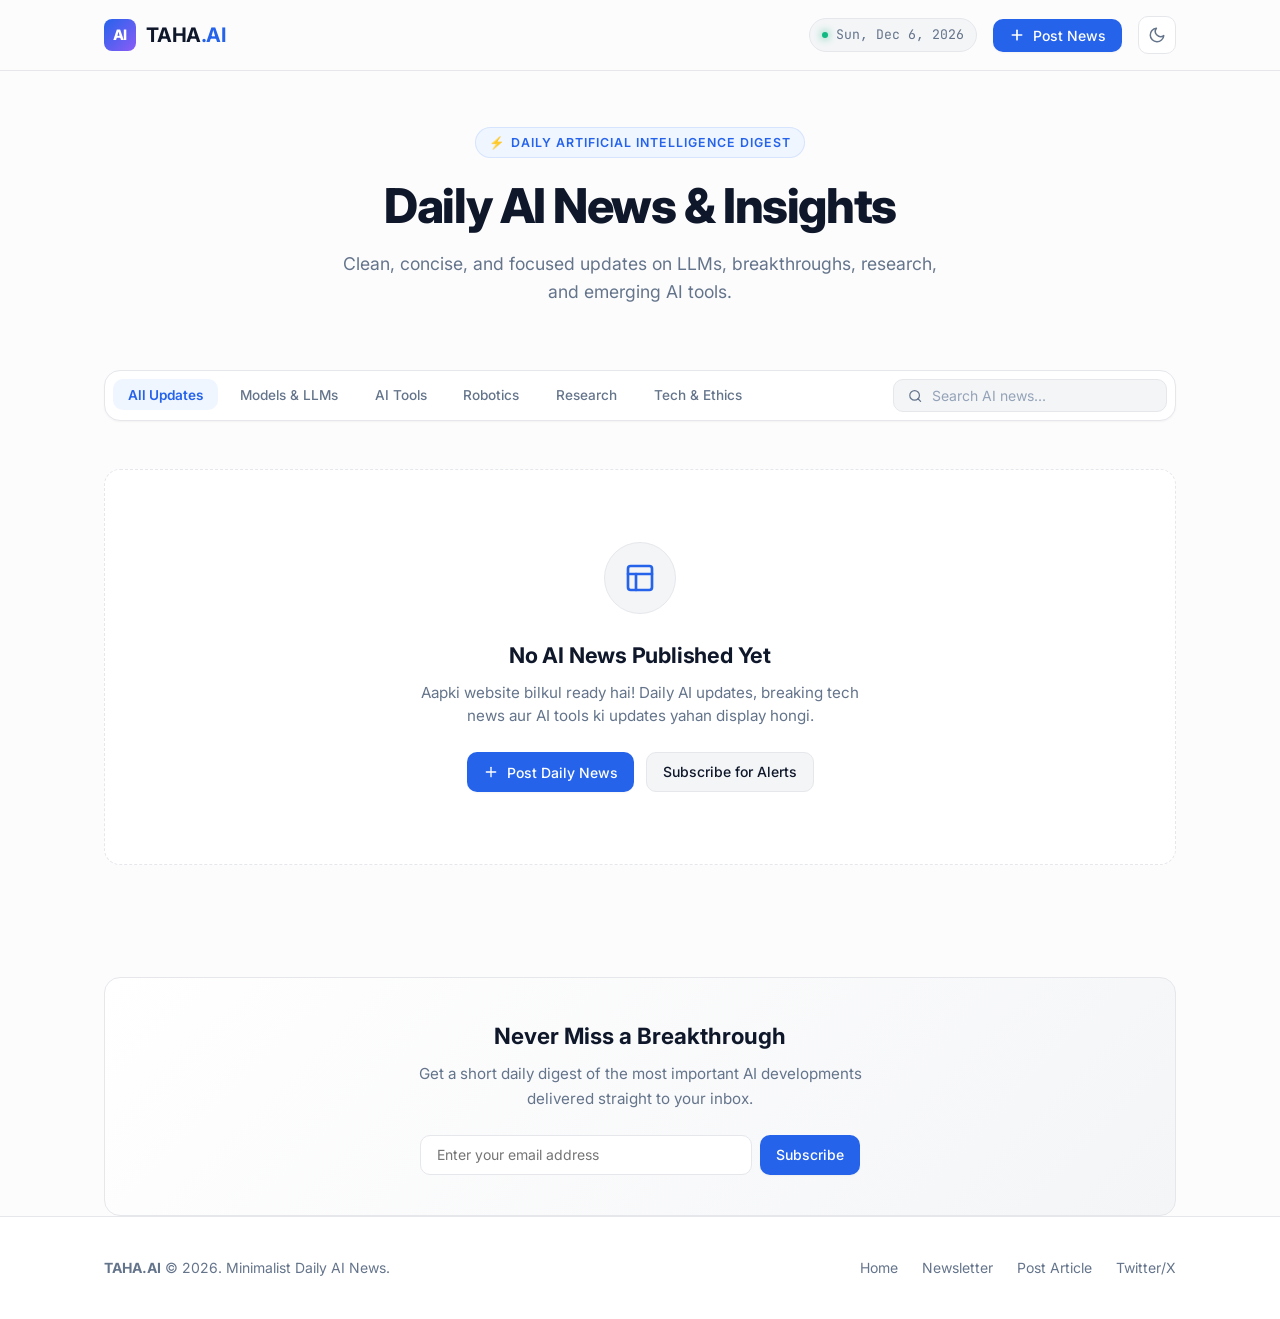
==== index.html @ 4a4dd54e "Initial commit: Minimalist responsive AI news website" ====
<!DOCTYPE html>
<html lang="en" data-theme="light">
<head>
  <meta charset="UTF-8">
  <meta name="viewport" content="width=device-width, initial-scale=1.0">
  <title>TAHA AI NEWS - Daily Artificial Intelligence Updates</title>
  <meta name="description" content="Clean, minimalist, and responsive daily AI news website. Stay updated with curated breakthroughs in LLMs, robotics, and generative AI.">
  <link rel="stylesheet" href="css/style.css">
  <link rel="icon" href="data:image/svg+xml,<svg xmlns='http://www.w3.org/2000/svg' viewBox='0 0 100 100'><rect width='100' height='100' rx='20' fill='%232563eb'/><text y='.9em' x='50%' font-size='70' text-anchor='middle' fill='white' font-family='sans-serif' font-weight='bold'>AI</text></svg>">
</head>
<body>

  <!-- Navigation Bar -->
  <header class="header">
    <div class="container header-content">
      <a href="index.html" class="logo">
        <div class="logo-badge">AI</div>
        <div class="logo-text">TAHA<span>.AI</span></div>
      </a>

      <div class="nav-right">
        <!-- Live Date Indicator -->
        <div class="live-date">
          <span class="live-indicator"></span>
          <span id="currentDate">Live Updates</span>
        </div>

        <!-- Post News Button -->
        <button id="openPostBtn" class="btn-primary" title="Post AI News">
          <svg width="16" height="16" viewBox="0 0 24 24" fill="none" stroke="currentColor" stroke-width="2.5" stroke-linecap="round" stroke-linejoin="round">
            <line x1="12" y1="5" x2="12" y2="19"></line>
            <line x1="5" y1="12" x2="19" y2="12"></line>
          </svg>
          <span>Post News</span>
        </button>

        <!-- Dark / Light Mode Switcher -->
        <button id="themeToggle" class="icon-btn" aria-label="Toggle Dark Mode" title="Toggle Theme">
          <!-- Sun Icon (for Dark mode) -->
          <svg id="sunIcon" style="display: none;" width="18" height="18" viewBox="0 0 24 24" fill="none" stroke="currentColor" stroke-width="2" stroke-linecap="round" stroke-linejoin="round">
            <circle cx="12" cy="12" r="5"></circle>
            <line x1="12" y1="1" x2="12" y2="3"></line>
            <line x1="12" y1="21" x2="12" y2="23"></line>
            <line x1="4.22" y1="4.22" x2="5.64" y2="5.64"></line>
            <line x1="18.36" y1="18.36" x2="19.78" y2="19.78"></line>
            <line x1="1" y1="12" x2="3" y2="12"></line>
            <line x1="21" y1="12" x2="23" y2="12"></line>
            <line x1="4.22" y1="19.78" x2="5.64" y2="18.36"></line>
            <line x1="18.36" y1="5.64" x2="19.78" y2="4.22"></line>
          </svg>
          <!-- Moon Icon (for Light mode) -->
          <svg id="moonIcon" width="18" height="18" viewBox="0 0 24 24" fill="none" stroke="currentColor" stroke-width="2" stroke-linecap="round" stroke-linejoin="round">
            <path d="M21 12.79A9 9 0 1 1 11.21 3 7 7 0 0 0 21 12.79z"></path>
          </svg>
        </button>
      </div>
    </div>
  </header>

  <!-- Hero Section -->
  <main class="container">
    <section class="hero">
      <div class="hero-tag">
        <span>⚡</span> Daily Artificial Intelligence Digest
      </div>
      <h1>Daily AI News & Insights</h1>
      <p>Clean, concise, and focused updates on LLMs, breakthroughs, research, and emerging AI tools.</p>
    </section>

    <!-- Controls Bar: Category Filters & Search -->
    <section class="controls-bar">
      <div class="filter-group">
        <button class="filter-chip active" data-category="all">All Updates</button>
        <button class="filter-chip" data-category="models">Models & LLMs</button>
        <button class="filter-chip" data-category="tools">AI Tools</button>
        <button class="filter-chip" data-category="robotics">Robotics</button>
        <button class="filter-chip" data-category="research">Research</button>
        <button class="filter-chip" data-category="ethics">Tech & Ethics</button>
      </div>

      <div class="search-box">
        <svg viewBox="0 0 24 24" fill="none" stroke="currentColor" stroke-width="2" stroke-linecap="round" stroke-linejoin="round">
          <circle cx="11" cy="11" r="8"></circle>
          <line x1="21" y1="21" x2="16.65" y2="16.65"></line>
        </svg>
        <input type="text" id="searchInput" placeholder="Search AI news...">
      </div>
    </section>

    <!-- Dynamic News Grid Container (Starts Clean & Empty) -->
    <section class="news-section">
      <div id="newsContainer" class="news-grid">
        <!-- Will be populated dynamically or display Empty State -->
      </div>
    </section>

    <!-- Newsletter Subscription -->
    <section id="newsletter" class="newsletter-card">
      <h3>Never Miss a Breakthrough</h3>
      <p>Get a short daily digest of the most important AI developments delivered straight to your inbox.</p>
      <form id="newsletterForm" class="newsletter-form">
        <input type="email" placeholder="Enter your email address" required>
        <button type="submit" class="btn-primary">Subscribe</button>
      </form>
    </section>
  </main>

  <!-- Minimalist Clean Footer -->
  <footer class="footer">
    <div class="container footer-content">
      <div class="footer-left">
        <strong>TAHA.AI</strong> &copy; 2026. Minimalist Daily AI News.
      </div>
      <div class="footer-links">
        <a href="index.html">Home</a>
        <a href="#newsletter">Newsletter</a>
        <a href="javascript:void(0)" onclick="openPostModal()">Post Article</a>
        <a href="https://twitter.com" target="_blank" rel="noopener">Twitter/X</a>
      </div>
    </div>
  </footer>

  <!-- Quick Add News Modal (User Friendly Tool) -->
  <div id="postModal" class="modal-overlay">
    <div class="modal-box">
      <div class="modal-header">
        <h3>Post New AI Update</h3>
        <span id="closeModalBtn" class="close-modal">&times;</span>
      </div>
      <form id="postNewsForm">
        <div class="form-group">
          <label for="newsTitle">News Headline / Title *</label>
          <input type="text" id="newsTitle" class="form-input" placeholder="e.g. Claude 3.7 or GPT-5 announced..." required>
        </div>

        <div class="form-group">
          <label for="newsCategory">Category *</label>
          <select id="newsCategory" class="form-select" required>
            <option value="models">Models & LLMs</option>
            <option value="tools">AI Tools</option>
            <option value="robotics">Robotics</option>
            <option value="research">Research</option>
            <option value="ethics">Tech & Ethics</option>
          </select>
        </div>

        <div class="form-group">
          <label for="newsSummary">Brief Summary / Story *</label>
          <textarea id="newsSummary" class="form-textarea" placeholder="Write key highlights of today's AI news..." required></textarea>
        </div>

        <div class="form-group">
          <label for="newsUrl">Source or Read More Link (Optional)</label>
          <input type="text" id="newsUrl" class="form-input" placeholder="e.g. post-template.html or https://openai.com">
        </div>

        <div class="form-group">
          <label for="newsReadTime">Estimated Read Time</label>
          <input type="text" id="newsReadTime" class="form-input" value="2 min read" placeholder="2 min read">
        </div>

        <div style="display: flex; gap: 0.75rem; justify-content: flex-end; margin-top: 1.5rem;">
          <button type="button" class="btn-secondary" onclick="document.getElementById('postModal').classList.remove('active')">Cancel</button>
          <button type="submit" class="btn-primary">Publish Now</button>
        </div>
      </form>
    </div>
  </div>

  <!-- Toast Notification -->
  <div id="toast" class="toast"></div>

  <!-- Scripts -->
  <script src="js/news-data.js"></script>
  <script src="js/main.js"></script>
</body>
</html>
---- css/style.css ----
/* ==========================================================================
   AI PULSE / TAHA AI NEWS - Minimalist & Responsive Stylesheet
   ========================================================================== */

@import url('https://fonts.googleapis.com/css2?family=Inter:wght@300;400;500;600;700&family=JetBrains+Mono:wght@400;500&display=swap');

:root {
  /* Color Palette - Light Mode */
  --bg-primary: #fcfcfd;
  --bg-surface: #ffffff;
  --bg-subtle: #f4f5f7;
  --border-color: #e5e7eb;
  --border-focus: #111827;
  
  --text-main: #0f172a;
  --text-muted: #64748b;
  --text-light: #94a3b8;
  
  --accent: #2563eb;
  --accent-hover: #1d4ed8;
  --accent-subtle: #eff6ff;
  --accent-glow: rgba(37, 99, 235, 0.12);
  
  --badge-bg: #f1f5f9;
  --badge-text: #334155;
  
  --shadow-sm: 0 1px 2px 0 rgba(0, 0, 0, 0.04);
  --shadow-md: 0 4px 6px -1px rgba(0, 0, 0, 0.07), 0 2px 4px -2px rgba(0, 0, 0, 0.05);
  --shadow-lg: 0 10px 15px -3px rgba(0, 0, 0, 0.08), 0 4px 6px -4px rgba(0, 0, 0, 0.04);

  --radius-sm: 6px;
  --radius-md: 10px;
  --radius-lg: 16px;
  --radius-full: 9999px;
  
  --transition: all 0.2s cubic-bezier(0.16, 1, 0.3, 1);
  --container-max: 1120px;
}

[data-theme="dark"] {
  /* Color Palette - Dark Mode */
  --bg-primary: #090d16;
  --bg-surface: #111827;
  --bg-subtle: #1a2234;
  --border-color: #242f45;
  --border-focus: #3b82f6;
  
  --text-main: #f8fafc;
  --text-muted: #94a3b8;
  --text-light: #64748b;
  
  --accent: #3b82f6;
  --accent-hover: #60a5fa;
  --accent-subtle: #1e293b;
  --accent-glow: rgba(59, 130, 246, 0.18);
  
  --badge-bg: #1e293b;
  --badge-text: #cbd5e1;
  
  --shadow-sm: 0 1px 2px 0 rgba(0, 0, 0, 0.3);
  --shadow-md: 0 4px 6px -1px rgba(0, 0, 0, 0.4);
  --shadow-lg: 0 10px 20px -3px rgba(0, 0, 0, 0.5);
}

/* Reset & Box Sizing */
*, *::before, *::after {
  box-sizing: border-box;
  margin: 0;
  padding: 0;
}

html {
  font-size: 16px;
  scroll-behavior: smooth;
}

body {
  font-family: 'Inter', -apple-system, BlinkMacSystemFont, "Segoe UI", Roboto, sans-serif;
  background-color: var(--bg-primary);
  color: var(--text-main);
  line-height: 1.6;
  min-height: 100vh;
  display: flex;
  flex-direction: column;
  transition: background-color 0.25s ease, color 0.25s ease;
  -webkit-font-smoothing: antialiased;
}

a {
  color: inherit;
  text-decoration: none;
  transition: var(--transition);
}

button, input {
  font-family: inherit;
  border: none;
  outline: none;
  background: none;
}

/* Container */
.container {
  width: 100%;
  max-width: var(--container-max);
  margin: 0 auto;
  padding: 0 1.5rem;
}

/* Header & Navigation */
.header {
  position: sticky;
  top: 0;
  z-index: 100;
  background-color: rgba(252, 252, 253, 0.85);
  backdrop-filter: blur(12px);
  -webkit-backdrop-filter: blur(12px);
  border-bottom: 1px solid var(--border-color);
  transition: background-color 0.25s ease, border-color 0.25s ease;
}

[data-theme="dark"] .header {
  background-color: rgba(9, 13, 22, 0.85);
}

.header-content {
  display: flex;
  align-items: center;
  justify-content: space-between;
  height: 70px;
}

.logo {
  display: flex;
  align-items: center;
  gap: 0.65rem;
  font-weight: 700;
  font-size: 1.25rem;
  letter-spacing: -0.02em;
}

.logo-badge {
  display: flex;
  align-items: center;
  justify-content: center;
  width: 32px;
  height: 32px;
  border-radius: 8px;
  background: linear-gradient(135deg, var(--accent), #8b5cf6);
  color: #ffffff;
  font-size: 0.9rem;
  font-weight: 800;
}

.logo-text span {
  color: var(--accent);
}

.nav-right {
  display: flex;
  align-items: center;
  gap: 1rem;
}

/* Header Date Badge */
.live-date {
  font-size: 0.825rem;
  font-family: 'JetBrains Mono', monospace;
  color: var(--text-muted);
  background: var(--bg-subtle);
  padding: 0.35rem 0.75rem;
  border-radius: var(--radius-full);
  border: 1px solid var(--border-color);
  display: flex;
  align-items: center;
  gap: 0.5rem;
}

.live-indicator {
  width: 6px;
  height: 6px;
  border-radius: 50%;
  background-color: #10b981;
  box-shadow: 0 0 8px #10b981;
  animation: pulse 2s infinite;
}

@keyframes pulse {
  0% { opacity: 1; transform: scale(1); }
  50% { opacity: 0.4; transform: scale(0.9); }
  100% { opacity: 1; transform: scale(1); }
}

/* Icon Buttons */
.icon-btn {
  width: 38px;
  height: 38px;
  border-radius: var(--radius-md);
  display: flex;
  align-items: center;
  justify-content: center;
  cursor: pointer;
  color: var(--text-muted);
  border: 1px solid var(--border-color);
  background-color: var(--bg-surface);
  transition: var(--transition);
}

.icon-btn:hover {
  color: var(--text-main);
  border-color: var(--accent);
  background-color: var(--accent-subtle);
}

.btn-primary {
  display: inline-flex;
  align-items: center;
  gap: 0.5rem;
  background-color: var(--accent);
  color: #ffffff;
  font-weight: 500;
  font-size: 0.875rem;
  padding: 0.5rem 1rem;
  border-radius: var(--radius-md);
  cursor: pointer;
  transition: var(--transition);
  box-shadow: var(--shadow-sm);
}

.btn-primary:hover {
  background-color: var(--accent-hover);
  transform: translateY(-1px);
}

/* Hero Section */
.hero {
  padding: 3.5rem 0 2.5rem;
  text-align: center;
}

.hero-tag {
  display: inline-flex;
  align-items: center;
  gap: 0.4rem;
  font-size: 0.775rem;
  font-weight: 600;
  text-transform: uppercase;
  letter-spacing: 0.08em;
  color: var(--accent);
  background: var(--accent-subtle);
  padding: 0.3rem 0.8rem;
  border-radius: var(--radius-full);
  margin-bottom: 1.25rem;
  border: 1px solid var(--accent-glow);
}

.hero h1 {
  font-size: clamp(2rem, 4vw, 3rem);
  font-weight: 800;
  line-height: 1.15;
  letter-spacing: -0.03em;
  margin-bottom: 1rem;
}

.hero p {
  font-size: 1.1rem;
  color: var(--text-muted);
  max-width: 600px;
  margin: 0 auto;
}

/* Controls Bar (Filter Pills & Search) */
.controls-bar {
  display: flex;
  flex-wrap: wrap;
  align-items: center;
  justify-content: space-between;
  gap: 1rem;
  margin: 1.5rem 0 2rem;
  padding: 0.5rem;
  background: var(--bg-surface);
  border: 1px solid var(--border-color);
  border-radius: var(--radius-lg);
  box-shadow: var(--shadow-sm);
}

.filter-group {
  display: flex;
  align-items: center;
  gap: 0.4rem;
  overflow-x: auto;
  padding-bottom: 2px;
  scrollbar-width: none;
}

.filter-group::-webkit-scrollbar {
  display: none;
}

.filter-chip {
  padding: 0.45rem 0.95rem;
  font-size: 0.85rem;
  font-weight: 500;
  color: var(--text-muted);
  border-radius: var(--radius-md);
  cursor: pointer;
  white-space: nowrap;
  transition: var(--transition);
}

.filter-chip:hover {
  color: var(--text-main);
  background: var(--bg-subtle);
}

.filter-chip.active {
  color: var(--accent);
  background: var(--accent-subtle);
  font-weight: 600;
}

.search-box {
  display: flex;
  align-items: center;
  gap: 0.6rem;
  background: var(--bg-subtle);
  border: 1px solid var(--border-color);
  border-radius: var(--radius-md);
  padding: 0.45rem 0.9rem;
  min-width: 240px;
  transition: var(--transition);
}

.search-box:focus-within {
  border-color: var(--accent);
  background: var(--bg-surface);
  box-shadow: 0 0 0 3px var(--accent-glow);
}

.search-box svg {
  width: 16px;
  height: 16px;
  color: var(--text-muted);
}

.search-box input {
  width: 100%;
  font-size: 0.875rem;
  color: var(--text-main);
}

.search-box input::placeholder {
  color: var(--text-light);
}

/* News Section & Empty State */
.news-section {
  flex: 1;
  padding-bottom: 4rem;
}

.news-grid {
  display: grid;
  grid-template-columns: repeat(auto-fill, minmax(320px, 1fr));
  gap: 1.5rem;
}

/* Empty State Card */
.empty-state {
  grid-column: 1 / -1;
  display: flex;
  flex-direction: column;
  align-items: center;
  justify-content: center;
  text-align: center;
  padding: 4.5rem 2rem;
  background: var(--bg-surface);
  border: 1px dashed var(--border-color);
  border-radius: var(--radius-lg);
  margin-top: 1rem;
}

.empty-icon-wrap {
  width: 72px;
  height: 72px;
  border-radius: 50%;
  background: var(--bg-subtle);
  border: 1px solid var(--border-color);
  display: flex;
  align-items: center;
  justify-content: center;
  margin-bottom: 1.5rem;
  color: var(--accent);
}

.empty-state h3 {
  font-size: 1.35rem;
  font-weight: 700;
  letter-spacing: -0.01em;
  margin-bottom: 0.5rem;
}

.empty-state p {
  color: var(--text-muted);
  max-width: 440px;
  font-size: 0.95rem;
  line-height: 1.55;
  margin-bottom: 1.5rem;
}

.empty-actions {
  display: flex;
  flex-wrap: wrap;
  gap: 0.75rem;
  justify-content: center;
}

.btn-secondary {
  display: inline-flex;
  align-items: center;
  gap: 0.5rem;
  background-color: var(--bg-subtle);
  color: var(--text-main);
  font-weight: 500;
  font-size: 0.875rem;
  padding: 0.5rem 1rem;
  border-radius: var(--radius-md);
  border: 1px solid var(--border-color);
  cursor: pointer;
  transition: var(--transition);
}

.btn-secondary:hover {
  background-color: var(--border-color);
}

/* Card Style (Ready for when news is added) */
.news-card {
  background: var(--bg-surface);
  border: 1px solid var(--border-color);
  border-radius: var(--radius-lg);
  padding: 1.5rem;
  display: flex;
  flex-direction: column;
  justify-content: space-between;
  transition: var(--transition);
  box-shadow: var(--shadow-sm);
  position: relative;
  overflow: hidden;
}

.news-card:hover {
  transform: translateY(-3px);
  box-shadow: var(--shadow-lg);
  border-color: var(--accent);
}

.news-card-meta {
  display: flex;
  align-items: center;
  justify-content: space-between;
  gap: 0.5rem;
  margin-bottom: 0.85rem;
}

.card-tag {
  font-size: 0.725rem;
  font-weight: 600;
  color: var(--accent);
  background: var(--accent-subtle);
  padding: 0.2rem 0.6rem;
  border-radius: var(--radius-sm);
  text-transform: uppercase;
  letter-spacing: 0.05em;
}

.card-date {
  font-size: 0.775rem;
  color: var(--text-light);
  font-family: 'JetBrains Mono', monospace;
}

.news-card h3 {
  font-size: 1.15rem;
  font-weight: 700;
  line-height: 1.35;
  margin-bottom: 0.65rem;
  color: var(--text-main);
}

.news-card p {
  font-size: 0.9rem;
  color: var(--text-muted);
  line-height: 1.55;
  margin-bottom: 1.25rem;
  flex: 1;
}

.news-card-footer {
  display: flex;
  align-items: center;
  justify-content: space-between;
  padding-top: 1rem;
  border-top: 1px solid var(--border-color);
  font-size: 0.8rem;
  color: var(--text-light);
}

.read-more-link {
  color: var(--accent);
  font-weight: 600;
  display: inline-flex;
  align-items: center;
  gap: 0.25rem;
}

.read-more-link:hover {
  gap: 0.45rem;
}

/* Quick Add Modal (Helper for User) */
.modal-overlay {
  position: fixed;
  inset: 0;
  background: rgba(0, 0, 0, 0.6);
  backdrop-filter: blur(4px);
  z-index: 200;
  display: flex;
  align-items: center;
  justify-content: center;
  padding: 1.5rem;
  opacity: 0;
  pointer-events: none;
  transition: opacity 0.2s ease;
}

.modal-overlay.active {
  opacity: 1;
  pointer-events: auto;
}

.modal-box {
  background: var(--bg-surface);
  border: 1px solid var(--border-color);
  border-radius: var(--radius-lg);
  width: 100%;
  max-width: 540px;
  padding: 2rem;
  box-shadow: var(--shadow-lg);
  transform: translateY(12px);
  transition: transform 0.2s ease;
}

.modal-overlay.active .modal-box {
  transform: translateY(0);
}

.modal-header {
  display: flex;
  align-items: center;
  justify-content: space-between;
  margin-bottom: 1.5rem;
}

.modal-header h3 {
  font-size: 1.25rem;
  font-weight: 700;
}

.close-modal {
  cursor: pointer;
  color: var(--text-muted);
  font-size: 1.5rem;
  line-height: 1;
}

.form-group {
  margin-bottom: 1rem;
}

.form-group label {
  display: block;
  font-size: 0.825rem;
  font-weight: 600;
  color: var(--text-muted);
  margin-bottom: 0.35rem;
}

.form-input, .form-textarea, .form-select {
  width: 100%;
  padding: 0.6rem 0.85rem;
  font-size: 0.875rem;
  color: var(--text-main);
  background: var(--bg-subtle);
  border: 1px solid var(--border-color);
  border-radius: var(--radius-md);
  transition: var(--transition);
}

.form-input:focus, .form-textarea:focus, .form-select:focus {
  background: var(--bg-surface);
  border-color: var(--accent);
  box-shadow: 0 0 0 3px var(--accent-glow);
}

.form-textarea {
  min-height: 90px;
  resize: vertical;
}

/* Newsletter Box */
.newsletter-card {
  background: linear-gradient(135deg, var(--bg-surface), var(--bg-subtle));
  border: 1px solid var(--border-color);
  border-radius: var(--radius-lg);
  padding: 2.5rem 2rem;
  text-align: center;
  margin-top: 3rem;
  position: relative;
  overflow: hidden;
}

.newsletter-card h3 {
  font-size: 1.4rem;
  font-weight: 700;
  margin-bottom: 0.5rem;
}

.newsletter-card p {
  color: var(--text-muted);
  font-size: 0.95rem;
  max-width: 480px;
  margin: 0 auto 1.5rem;
}

.newsletter-form {
  display: flex;
  max-width: 440px;
  margin: 0 auto;
  gap: 0.5rem;
}

.newsletter-form input {
  flex: 1;
  background: var(--bg-surface);
  border: 1px solid var(--border-color);
  border-radius: var(--radius-md);
  padding: 0.65rem 1rem;
  font-size: 0.875rem;
  color: var(--text-main);
}

.newsletter-form input:focus {
  border-color: var(--accent);
}

/* Footer */
.footer {
  border-top: 1px solid var(--border-color);
  padding: 2.5rem 0;
  background: var(--bg-surface);
  margin-top: auto;
  font-size: 0.875rem;
  color: var(--text-muted);
}

.footer-content {
  display: flex;
  flex-wrap: wrap;
  align-items: center;
  justify-content: space-between;
  gap: 1.5rem;
}

.footer-links {
  display: flex;
  align-items: center;
  gap: 1.5rem;
}

.footer-links a:hover {
  color: var(--accent);
}

/* Toast Notification */
.toast {
  position: fixed;
  bottom: 2rem;
  right: 2rem;
  background: var(--text-main);
  color: var(--bg-surface);
  padding: 0.75rem 1.25rem;
  border-radius: var(--radius-md);
  font-size: 0.875rem;
  font-weight: 500;
  box-shadow: var(--shadow-lg);
  opacity: 0;
  transform: translateY(10px);
  pointer-events: none;
  transition: var(--transition);
  z-index: 999;
}

.toast.show {
  opacity: 1;
  transform: translateY(0);
}

/* Responsive Media Queries */
@media (max-width: 768px) {
  .hero {
    padding: 2.5rem 0 1.5rem;
  }
  
  .controls-bar {
    flex-direction: column;
    align-items: stretch;
  }

  .search-box {
    width: 100%;
  }
  
  .filter-group {
    width: 100%;
  }

  .live-date {
    display: none;
  }

  .newsletter-form {
    flex-direction: column;
  }

  .footer-content {
    flex-direction: column;
    text-align: center;
  }
}
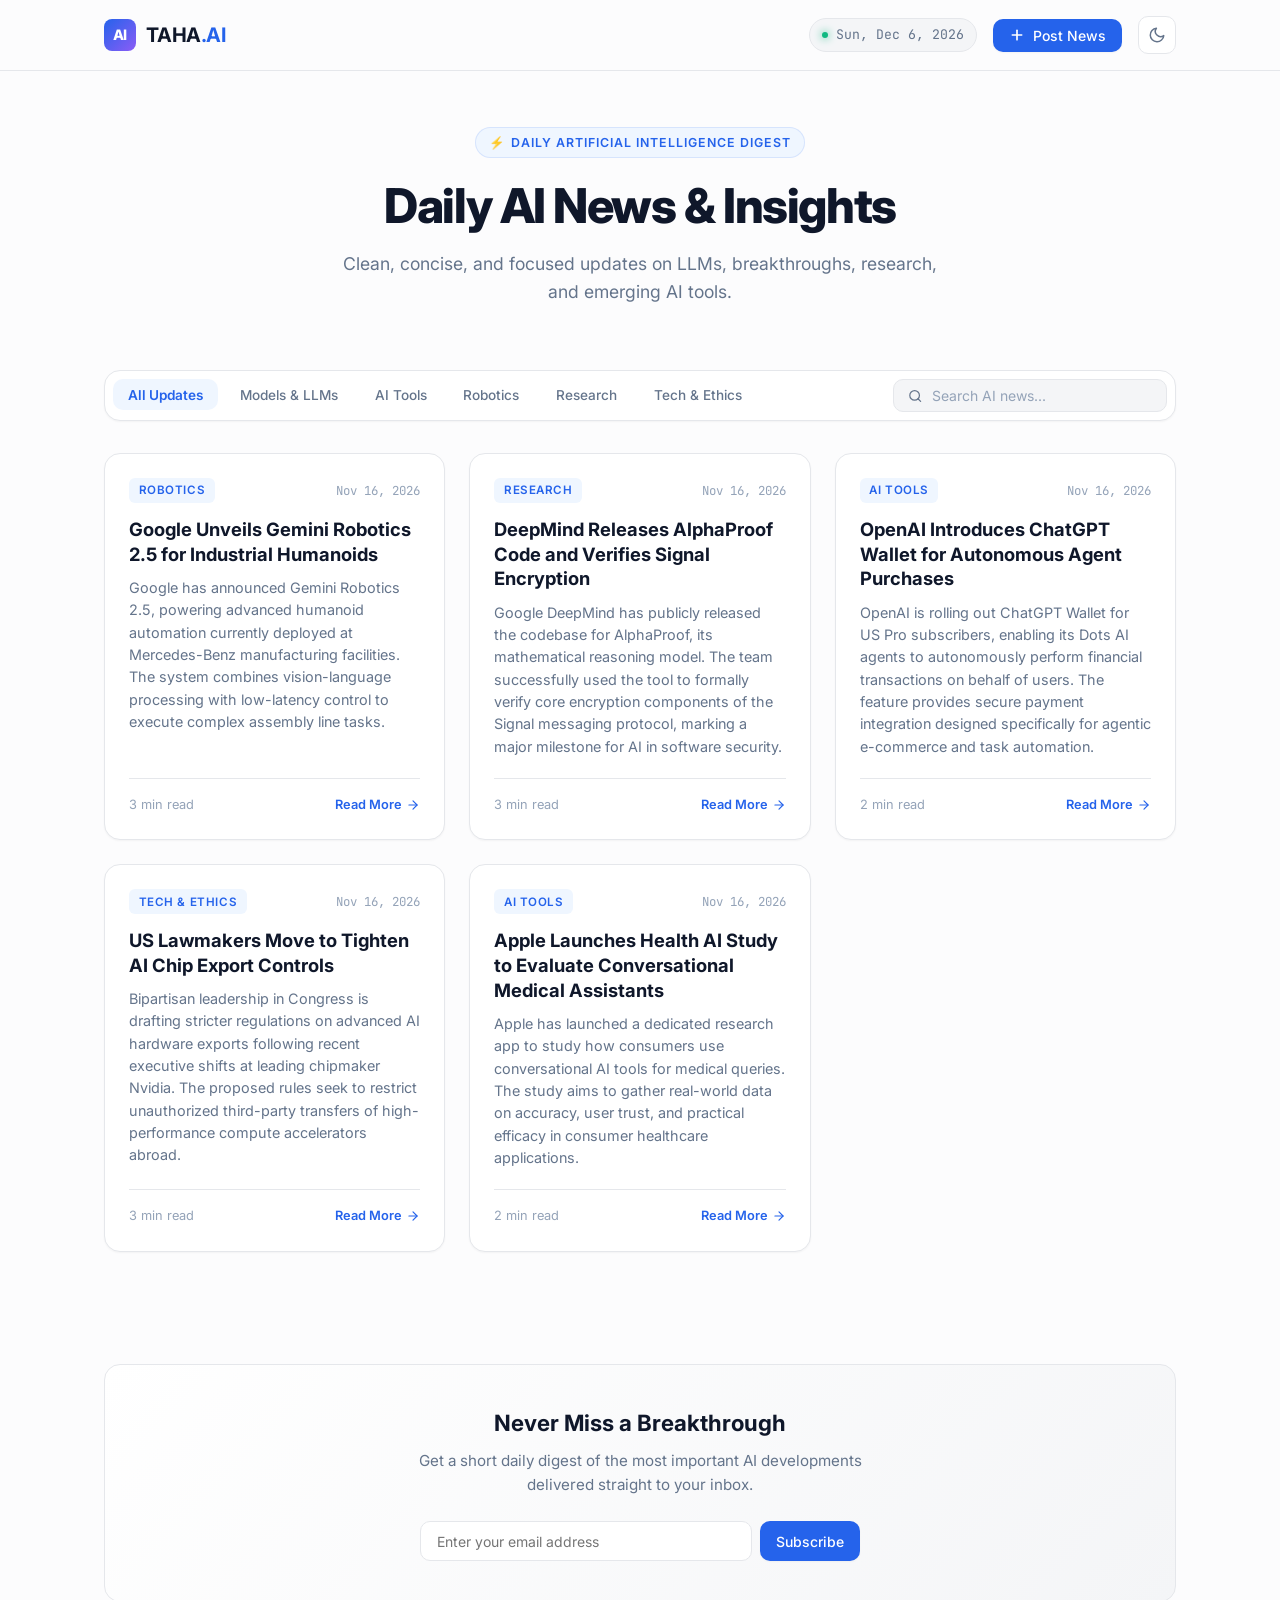
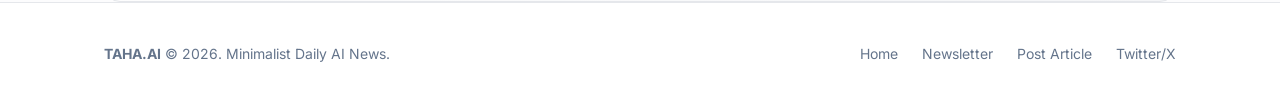
==== commit 0bf810ad: "Add Monetag verification meta tag" ====
--- a/index.html
+++ b/index.html
@@ -5,6 +5,7 @@
   <meta name="viewport" content="width=device-width, initial-scale=1.0">
   <title>TAHA AI NEWS - Daily Artificial Intelligence Updates</title>
   <meta name="description" content="Clean, minimalist, and responsive daily AI news website. Stay updated with curated breakthroughs in LLMs, robotics, and generative AI.">
+  <meta name="monetag" content="fb7a86312ebdc89f681681211699ed2c">
   <link rel="stylesheet" href="css/style.css">
   <link rel="icon" href="data:image/svg+xml,<svg xmlns='http://www.w3.org/2000/svg' viewBox='0 0 100 100'><rect width='100' height='100' rx='20' fill='%232563eb'/><text y='.9em' x='50%' font-size='70' text-anchor='middle' fill='white' font-family='sans-serif' font-weight='bold'>AI</text></svg>">
 </head>
